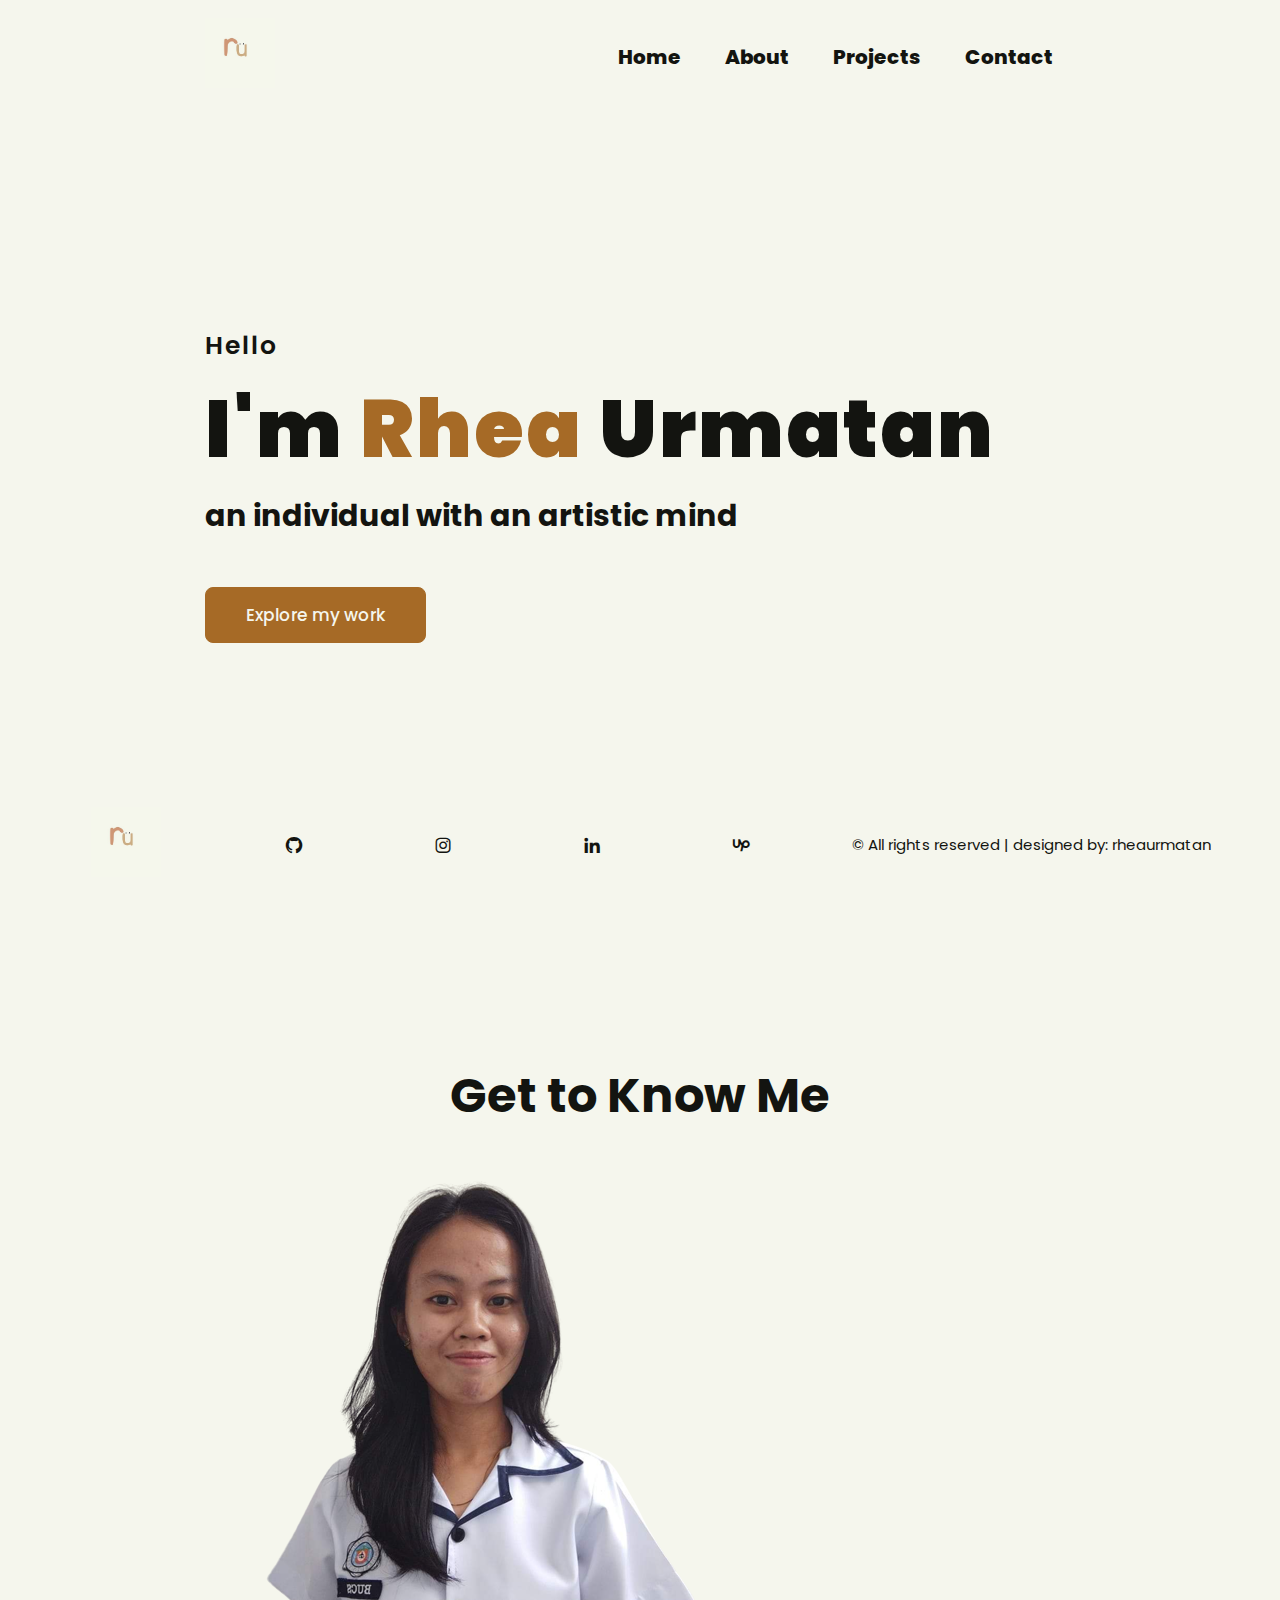
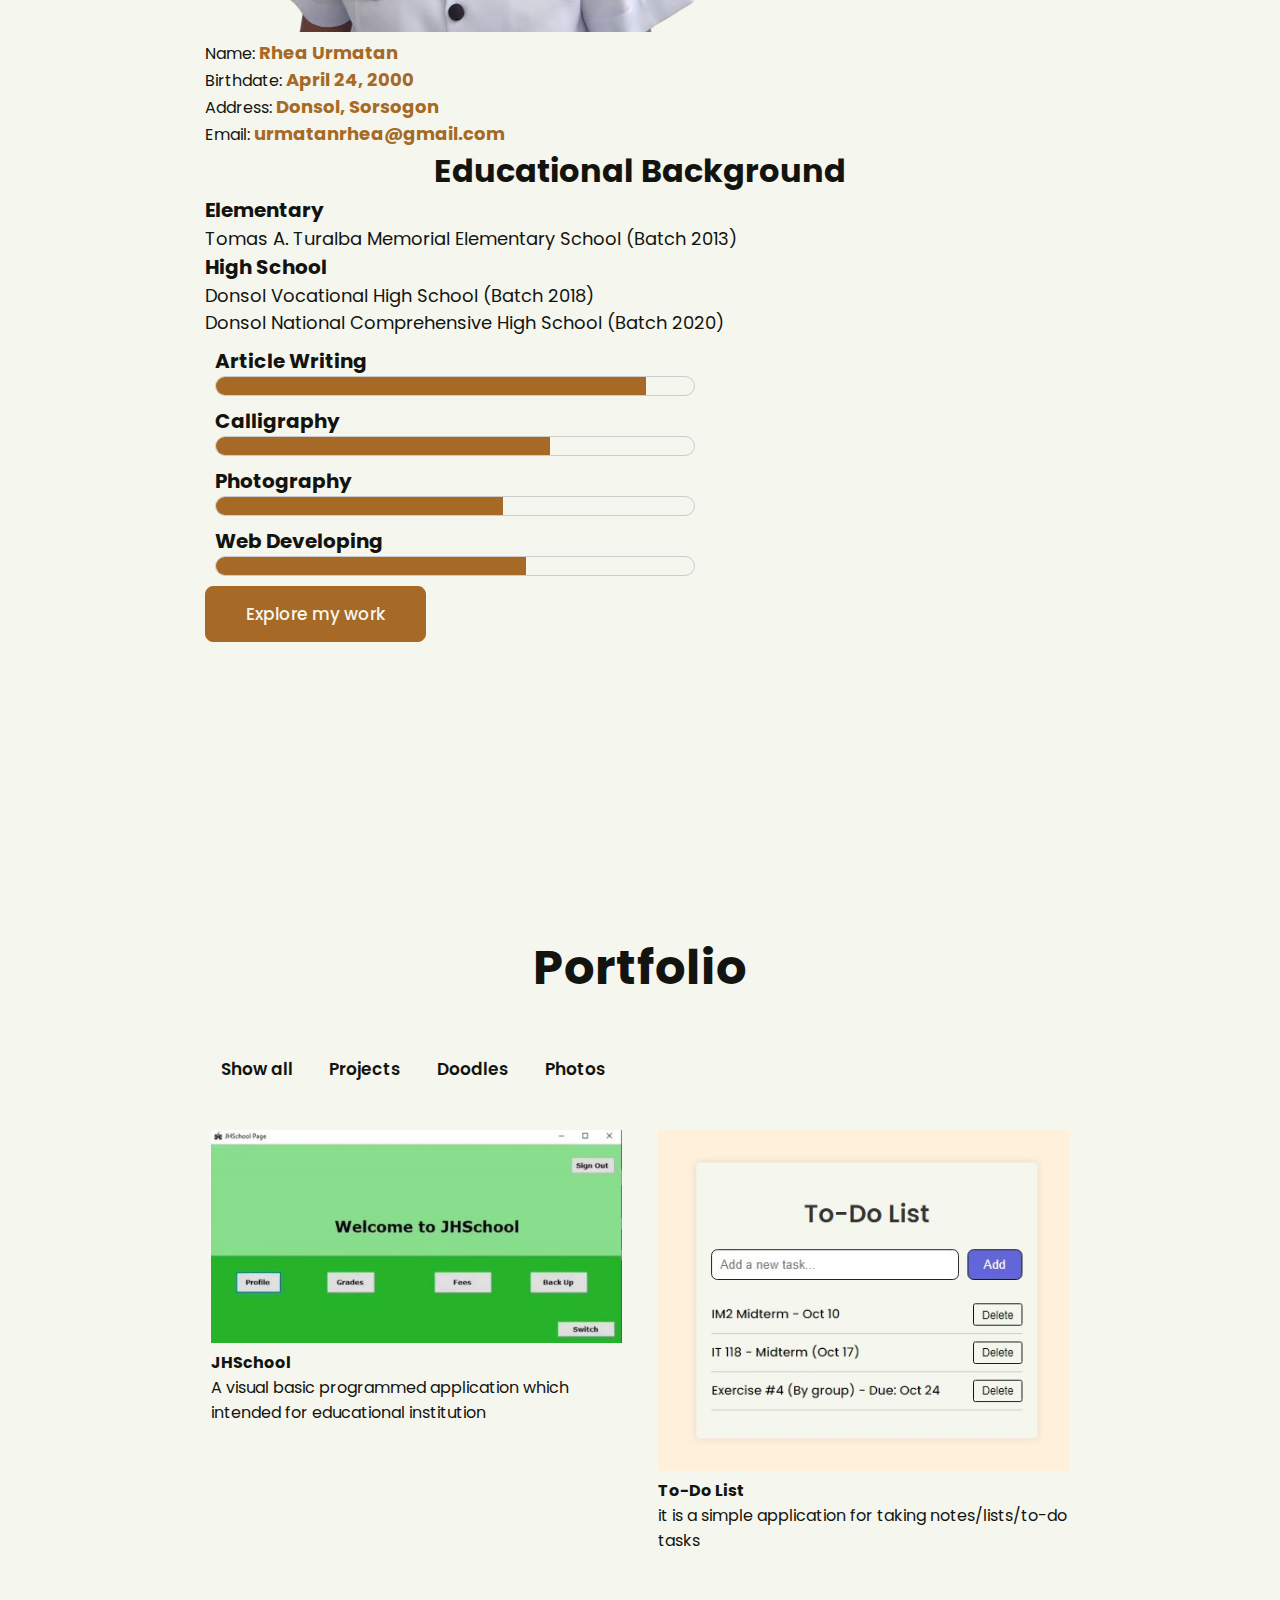
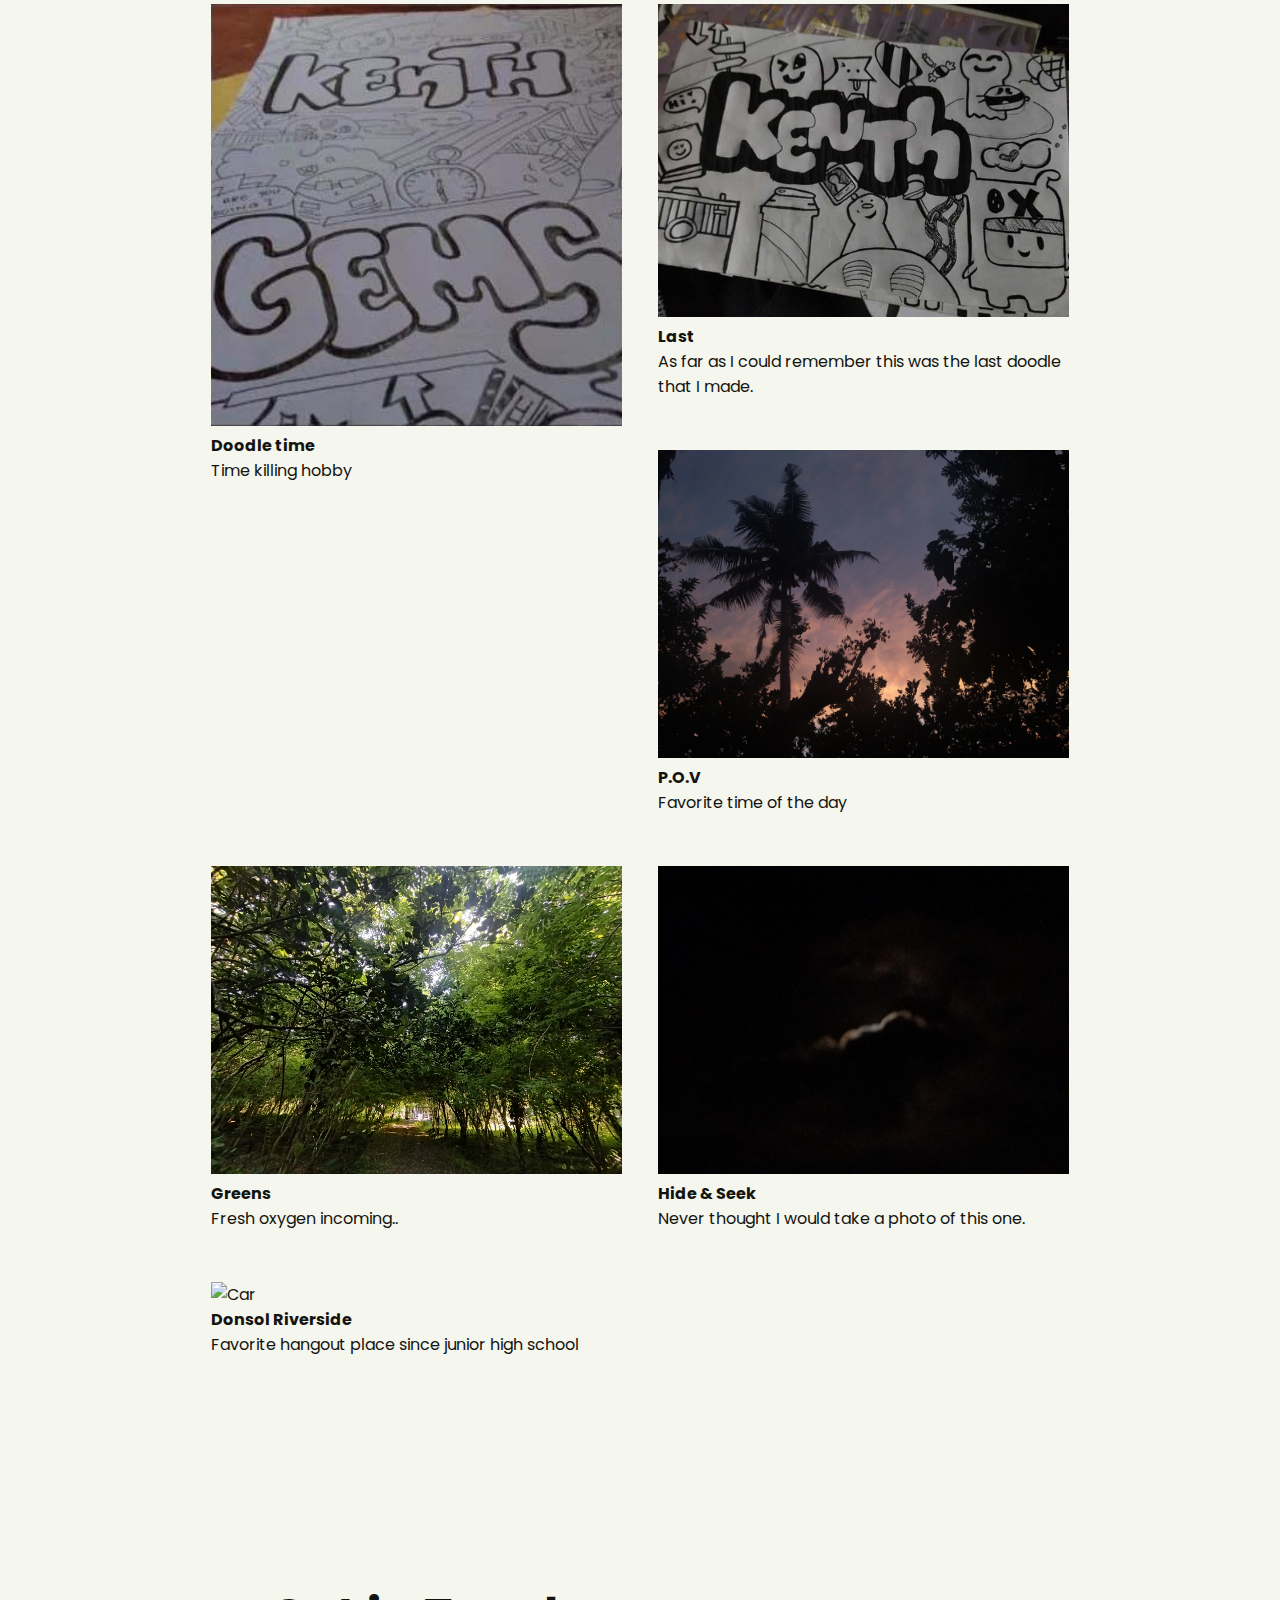
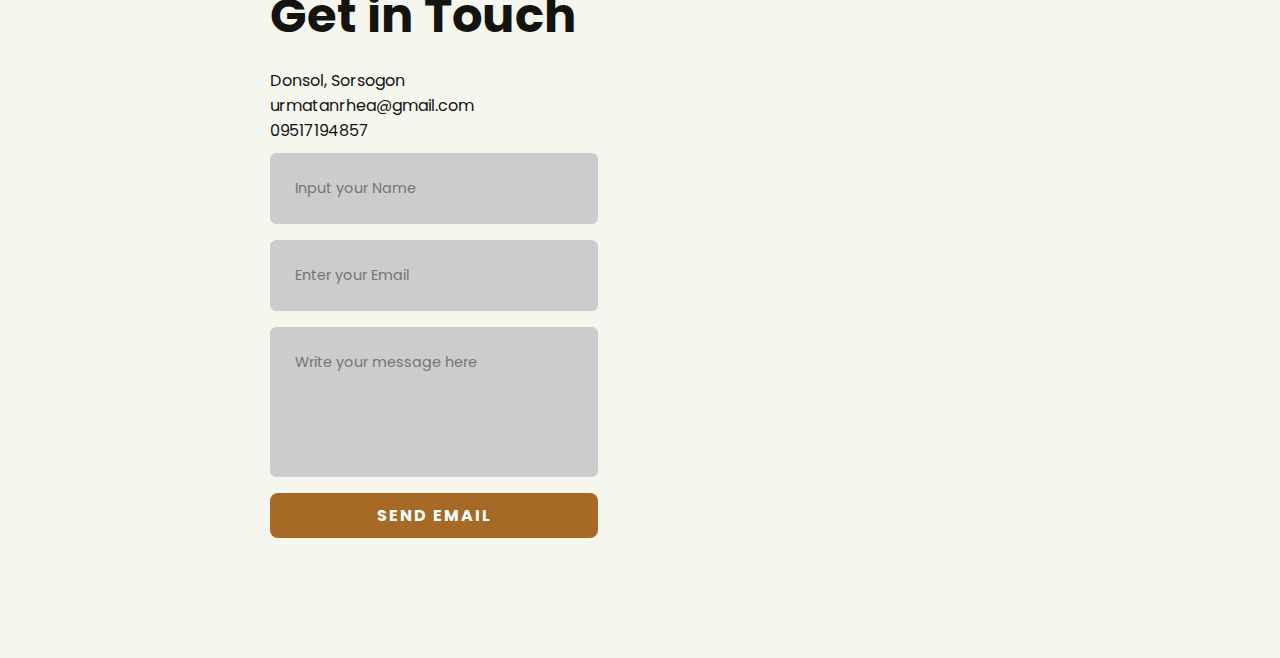
==== index.html @ 70c0e79a "Add files via upload" ====
<!DOCTYPE html>
<html>
    <head>
        <meta charset="UTF-8">
        <meta name="viewport" content="width=device-width, initial-scale=1, shrink-to-fit=no">
        <title>Rhea Urmatan</title>
        <link rel="icon" href="img/favicon-32x32.png">
        <link rel="stylesheet" href="https://unpkg.com/boxicons@2.1.4/css/boxicons.min.css">
        <link rel="stylesheet" type="text/css" href="./styles.css">
        <link type="text/javascript" src="./script.js">
    </head>

    <body>
        <!--H E A D E R-->
        <header>
            <a href="#home" class="logo"><img src="img/rh-u_logo.jpg"></a>
            <div></div>

            <ul class="nav-bar">
                <li><a href="#home">Home</a></li>
                <li><a href="#about">About</a></li>
                <li><a href="#portfolio">Projects</a></li>
                <li><a href="#contact">Contact</a></li>
            </ul>
        </header>

        <!--- H  O  M  E --->
        <section class="home" id="home">
            <div class="home-text">
                <h4>Hello</h4>
                <h1>I'm <span>Rhea</span> Urmatan</h1>
                <h3>an individual with an artistic mind</h3>
                <a href="#" class="btn">Explore my work</a>
            </div>
        </section>
        
        <!--- A  B  O  U  T --->
    <section class="about" id="about">
      <h2>Get to Know Me</h2>
            <div class="about-img">
                <img src="img/banner.png">
            </div>
            <div class="about-text">
                <div class="personal-info">
                    <div>Name:<span> Rhea Urmatan</span></div>
                    <div>Birthdate:<span> April 24, 2000</span></div>
                    <div>Address:<span> Donsol, Sorsogon</span></div>
                    <div>Email:<span> urmatanrhea@gmail.com</span></div>
                    <div class="background">
                    <h1>Educational Background</h1>
                    <ul>
                        <li>
                            <h3>Elementary</h3>
                            <p>Tomas A. Turalba Memorial Elementary School (Batch 2013)</p>
                        </li>
                        <li>
                            <h3>High School</h2>
                            <p>Donsol Vocational High School (Batch 2018)</p>
                            <p>Donsol National Comprehensive High School (Batch 2020)</p>
                        </li>
                    </ul>
                    <div class="skill">
                        <li><h3>Article Writing</h3>
                            <span class="bar"><span class="article"></span></span>
                        </li>
                        <li><h3>Calligraphy</h3>
                            <span class="bar"><span class="calligraphy"></span></span>
                        </li>
                        <li><h3>Photography</h3>
                            <span class="bar"><span class="photography"></span></span>
                        </li>
                        <li><h3>Web Developing</h3>
                            <span class="bar"><span class="webdev"></span></span>
                        </li>
                    </div>
                </div>
                <a href="#" class="btn">Explore my work</a>
            </div>
        </div>
    </section>

        
        <!--- P O R T F O L I O --->
        <section class="portfolio" id="portfolio">
           <h2>Portfolio</h2>
            <div class="portfolio-container">
                <div id="myBtnContainer">
                    <button class="btn active" onclick="filterSelection('all')"> Show all</button>
                    <button class="btn" onclick="filterSelection('projects')"> Projects</button>
                    <button class="btn" onclick="filterSelection('doodles')"> Doodles</button>
                    <button class="btn" onclick="filterSelection('photos')"> Photos</button>
                  </div>

        <div class="main">
            <div class="row">
                    <div class="column projects">
                      <div class="content">
                        <img src="img/project_1.jpg" alt="Mountains" style="width:100%">
                        <h4>JHSchool</h4>
                        <p>A visual basic programmed application which intended for educational institution</p>
                      </div>
                    </div>
                    <div class="column projects">
                      <div class="content">
                      <img src="img/project_2.jpg" alt="Lights" style="width:100%">
                        <h4>To-Do List</h4>
                        <p>it is a simple application for taking notes/lists/to-do tasks</p>
                      </div>
                    </div>
                    <div class="column doodles">
                      <div class="content">
                      <img src="img/doodle1.jpg" alt="Nature" style="width:100%">
                        <h4>Doodle time</h4>
                        <p>Time killing hobby</p>
                      </div>
                    </div>
                    
                    <div class="column doodles">
                      <div class="content">
                        <img src="img/doodle2.jpg" alt="Car" style="width:100%">
                        <h4>Last</h4>
                        <p>As far as I could remember this was the last doodle that I made.</p>
                      </div>
                    </div>
                    <div class="column photos">
                      <div class="content">
                      <img src="img/p1.jpg" alt="Car" style="width:100%">
                        <h4>P.O.V</h4>
                        <p>Favorite time of the day</p>
                      </div>
                    </div>
                    <div class="column photos">
                      <div class="content">
                      <img src="img/p4.jpg" alt="Car" style="width:100%">
                        <h4>Greens</h4>
                        <p>Fresh oxygen incoming..</p>
                      </div>
                    </div>
                    <div class="column photos">
                      <div class="content">
                      <img src="img/p7.jpg" alt="Car" style="width:100%">
                        <h4>Hide & Seek</h4>
                        <p>Never thought I would take a photo of this one.</p>
                      </div>
                    </div>
                    <div class="column photos">
                      <div class="content">
                      <img src="img/p8.jpg" alt="Car" style="width:100%">
                        <h4>Donsol Riverside</h4>
                        <p>Favorite hangout place since junior high school</p>
                      </div>
                    </div>
        </section>

        <section class="contact" id="contact">
          <div class="contact-container">       
            <div class="form-container">
                <h3>Get in Touch</h3>
                <div class="contact-list">
                    <li><a href="#">Donsol, Sorsogon</a></li>
                    <li><a href="#">urmatanrhea@gmail.com</a></li>
                    <li><a href="#">09517194857</a></li>
                </div>
       
                <form action="" class="contact-form" method="POST">
                    <input type="text" placeholder="Input your Name" required>
                    <input type="email" placeholder="Enter your Email" required>
                    <textarea name="message" id="" cols="20" rows="10" placeholder="Write your message here" required></textarea>
                    <a href = "mailto: urmatanrhea@gmail.com">Send Email</a>
            </div>
            
                <div class="map">
                    <iframe src="https://www.google.com/maps/embed?pb=!1m18!1m12!1m3!1d62219.84701466865!2d123.51560455658422!3d12.924397046962676!2m3!1f0!2f0!3f0!3m2!1i1024!2i768!4f13.1!3m3!1m2!1s0x33a13d63fd1e0caf%3A0x21f1dcec8eeb9a6!2sDancalan%2C%20Donsol%2C%20Sorsogon!5e0!3m2!1sen!2sph!4v1695713920689!5m2!1sen!2sph" style="border:0;" allowfullscreen="" loading="lazy" referrerpolicy="no-referrer-when-downgrade"></iframe>
                </div>
            </div>
        </section>

    <footer class="sticky-footer">
     
        <div class="footer-content">
          <a href="#home" class="logo"><img src="img/rh-u_logo.jpg"></a>
                <a href="https://github.com/rheaurmatan"><i class='bx bxl-github'></i></a>
                <a href="https://www.instagram.com/rhyhdsns/"><i class='bx bxl-instagram'></i></a>
                <a href="https://www.linkedin.com/in/rhea-urmatan-362926296/"><i class='bx bxl-linkedin'></i></a>
                <a href="https://www.upwork.com/freelancers/~015783e63a5f5c10ff"><i class='bx bxl-upwork'></i></a>
            <p>&copy; All rights reserved | designed by: rheaurmatan</p>
        </div>
    </footer>
    <script>
      filterSelection("all")
      function filterSelection(c) {
        var x, i;
        x = document.getElementsByClassName("column");
        if (c == "all") c = "";
        for (i = 0; i < x.length; i++) {
          w3RemoveClass(x[i], "show");
          if (x[i].className.indexOf(c) > -1) w3AddClass(x[i], "show");
        }
      }
      
      function w3AddClass(element, name) {
        var i, arr1, arr2;
        arr1 = element.className.split(" ");
        arr2 = name.split(" ");
        for (i = 0; i < arr2.length; i++) {
          if (arr1.indexOf(arr2[i]) == -1) {element.className += " " + arr2[i];}
        }
      }
      
      function w3RemoveClass(element, name) {
        var i, arr1, arr2;
        arr1 = element.className.split(" ");
        arr2 = name.split(" ");
        for (i = 0; i < arr2.length; i++) {
          while (arr1.indexOf(arr2[i]) > -1) {
            arr1.splice(arr1.indexOf(arr2[i]), 1);     
          }
        }
        element.className = arr1.join(" ");
      }
      
      
      // Add active class to the current button (highlight it)
      var btnContainer = document.getElementById("myBtnContainer");
      var btns = btnContainer.getElementsByClassName("btn");
      for (var i = 0; i < btns.length; i++) {
        btns[i].addEventListener("click", function(){
          var current = document.getElementsByClassName("active");
          current[0].className = current[0].className.replace(" active", "");
          this.className += " active";
        });
      }
      </script>
    
        
    </body>
</html>
---- styles.css ----
@import url('https://fonts.googleapis.com/css2?family=Poppins:wght@300;500;600&display=swap');

*{
    padding: 0;
    margin: 0;
    box-sizing: border-box;
    font-family: 'Poppins', sans-serif;
    list-style: none;
    text-decoration: none;
    scroll-behavior: smooth;
}

body{
    background: #F5F6ED;
    color: #131410;
    text-decoration: none;
}

header{
    position: fixed;
    right: 0;
    top: 0;
    width: 100%;
    z-index: 1000;
    display: flex;
    align-items: center;
    background: #F5F6ED;
    justify-content: space-between;
    padding: 18px 16%;
    border-bottom: 1px solid transparent;
    transition: all .40 ease;
}

.logo img{
    width: 100px;
    height: auto;
}

.nav-bar{
    display: flex;
}

.nav-bar a{
    color: #131410;
    font-size: 20px;
    font-weight: 800;
    padding: 10px 20px;
    margin: 0 2px;
    border-radius: 0.5rem;
    transition: all .40s ease;
}

.nav-bar a:hover{
    background: transparent;
    color: #a66a26;
}

section{
    padding: 160px 16% 90px;
}

.home{
    height: 100vh;
    width: 100%;
    position: relative;
    background-color: #F5F6ED;
    display: flex;
    align-items: center;
    justify-content: flex-start;
}

.home-text h1{
    margin: 20px 0;
    font-size: 5rem;
    font-weight: 900;
    line-height: 1.1;
    letter-spacing: 2px;
}

span{
    color: #a66a26;
}

.home-text h4{
    font-size: 25px;
    letter-spacing: 2px;
    font-weight: 600;
}

.home-text h3{
    font-size: 30px;
    font-weight: 700;
    margin-bottom: 3rem;
}

.btn{
    display: inline-block;
    padding: 14px 40px;
    padding: 14px 40px;
    border-radius: 0.5rem;
    font-size: 17px;
    font-weight: 500;
    background: #a66a26;
    color: #F5F6ED;
    border: 1px solid #a66a26;
    transition: all .40s ease;
}

.btn:hover{
    transform:scale(1.01) translateY(-5px);
    background: transparent;
    border: 3px solid #a66a26;
    color: #131410;
}

header.sticky{
    padding: 10px;
    background-color: transparent;
    transition: .3s;
}

/**** A B O U T ****/
.about h2{
    font-size: 3rem;
    text-align: center;
    align-items: center;
}

.personal-info span{
    font-weight: bold;
    font-size: 18px;
}
.background h1{
    text-align: center;
}

.background h3{
    font-weight: 700;
    font-size: 20px;
}

.background p{
    font-size: 18px;
}

.skill{
    width: 500px;
    color: #131410;
    padding: 5px;
}
.skill li{
    padding: 5px;
}

.bar{
    background: transparent;
    display: block;
    height: 20px;
    border:1px solid #ccc;
    border-radius: 10px;
    overflow: hidden;
    transition: all 0.3s cubic-bezier(.25,.8,.25,1);
}

.bar:hover{
    box-shadow: 0 14px 28px rgba(0, 0, 0, 0.25), 0 10px 10px rgba(0, 0, 0, 0.22);
}

.bar span{
    height: 20px;
    float: left;
    background: #a66a26;
}

.article{
    width: 90%;
    animation: article 3s;
}

.calligraphy{
    width: 70%;
    animation: calligraphy 3s;
}
.photography{
    width: 60%;
    animation: photography 3s;
}

.webdev{
    width: 65%;
    animation: webdev 3s;
}


/*** PORTFOLIO ****/
#myBtnContainer .btn {
    text-align: center;
    border: none;
    outline: none;
    padding: 12px 16px;
    cursor: pointer;
    background: none;
    color: #131410;
    font-weight: 600;
  }
  
  #myBtnContainer .btn:hover {
    color: #a66a26;
  }
  
  .btn.active {
    color: #a66a26;
  }
  .portfolio h2 {
    align-items: center;
      text-align: center;
      font-size: 3rem;
      letter-spacing: 1px;
      padding: 40px;
      color: #131410;
  }
  .main {
    max-width: 1000px;
    margin: auto;
  }
  .row {
    margin: 10px -20px;
  }

  .row,
.row > .column {
  padding: 8px;
}

/* Create three equal columns that floats next to each other */
.column {
  float: left;
  width: 50%;
}

  .content {
    background-color: transparent;
    margin-bottom: 15px;
    padding: 10px;
  }



/**** C O N T A C T ****/
.contact{
    width: 100%;
    display: flex;
    flex-direction: column;
    color: #131410;
}
.contact-container{
   min-width: fit-content;
   margin:auto;
   width: 100%;
}

.con-header{
    display: flex;
    justify-content: center;
    align-items: center;
    font-size: 2em;

}

.con-header h1 span{
    color: #131410;
    font-weight: 600;
}

.contact-container{
    max-width: 800px;
    margin: auto;
    width: 100%;
    display: grid;
    grid-template-columns: repeat(2, 1fr);
    gap: 1.5rem;
    background: #F5F6ED;
    box-shadow: 0 0 1rem, hsla(0 0 0 / 16%);
    border-radius: 0.5rem;
    overflow: hidden;
}

.contact-list{
    margin-bottom: 10px;
}
.contact-list li a{
    color: #131410;
}


.form-container{
padding: 30px;

}

.form-container h3{
    font-size: 3rem;
    font-weight: 700;
    margin-bottom: 1rem;
}

.contact-form{
    display: grid;
    row-gap: 1rem;
}

.contact-form input, .contact-form textarea
{
    width: 100%;
    border: none;
    outline: none;
    background: #ccc;
    padding: 25px;
    font-size: 0.9rem;
    color: #131410;
    border-radius: 0.4rem;
}

.contact-form textarea{
    resize: none;
    height: 150px;
}

.contact-form a{
    border-radius: 8px;
    padding: 10px;
    text-align: center;
    text-decoration: none;
    background-color: #a66a26;
    font-size: 1rem;
    font-weight: 700;
    text-transform: uppercase;
    cursor: pointer;
    color: #ffffff;
    letter-spacing: 2px;
}

.contact-form a:hover, a:active{
    background: transparent;
    border: 3px #a66a26 solid;
    color: #131410;
    transition: 0.3s all linear;
}

.map iframe{
    width: 100%;
    height: 100%;
}


@media(max-width: 951px){

.contact-container{
    margin: 0 auto;
    width: 90px;
    }
}

/***** FOOTER ****/
.sticky-footer{

background-color: #F5F6ED;
opacity: 10px;
color: #131410;
text-align: center;
padding: 5px;
position: fixed;
left: 0;
bottom: 0;
width: 100%;
font-size: 15px;
}

.footer-content a {
    padding: 10px 20px;
    margin: 0 2px;
    font-size: 15px;
    font-weight: 700;
    color: #131410;
}

.footer-content {
    height: 100px;
    width: 100%;
    z-index: 1000;
    display: flex;
    align-items: center;
    justify-content: space-between;
    padding: 5px 5%;
    border-bottom: 1px solid transparent;
    transition: all .40 ease;
}
.logo img{
    width: 70px;
    height: auto;
}

i{
   justify-items: center;
    justify-content: space-between;
    padding: 5px;
    font-size: 20px;
    color: #131410;
    font-weight: bold;
}

i:hover{
    color: #a66a26
}
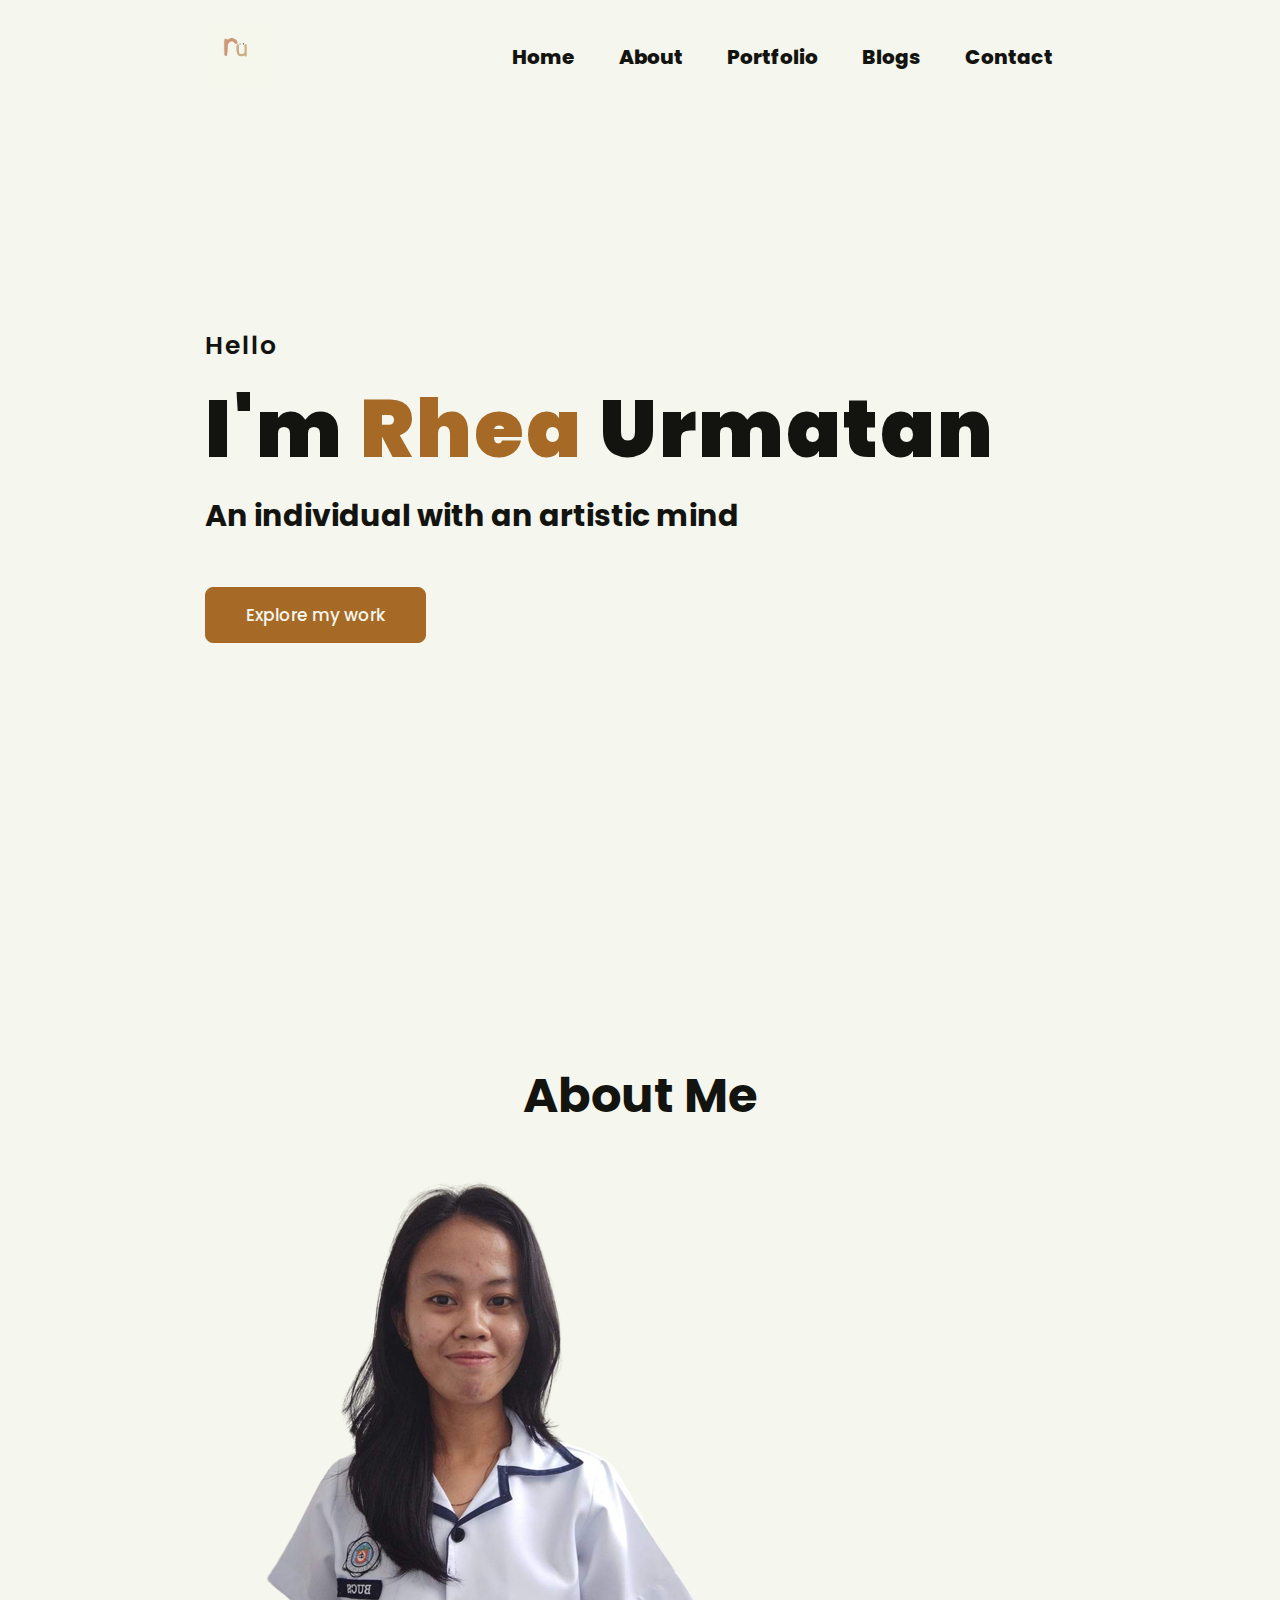
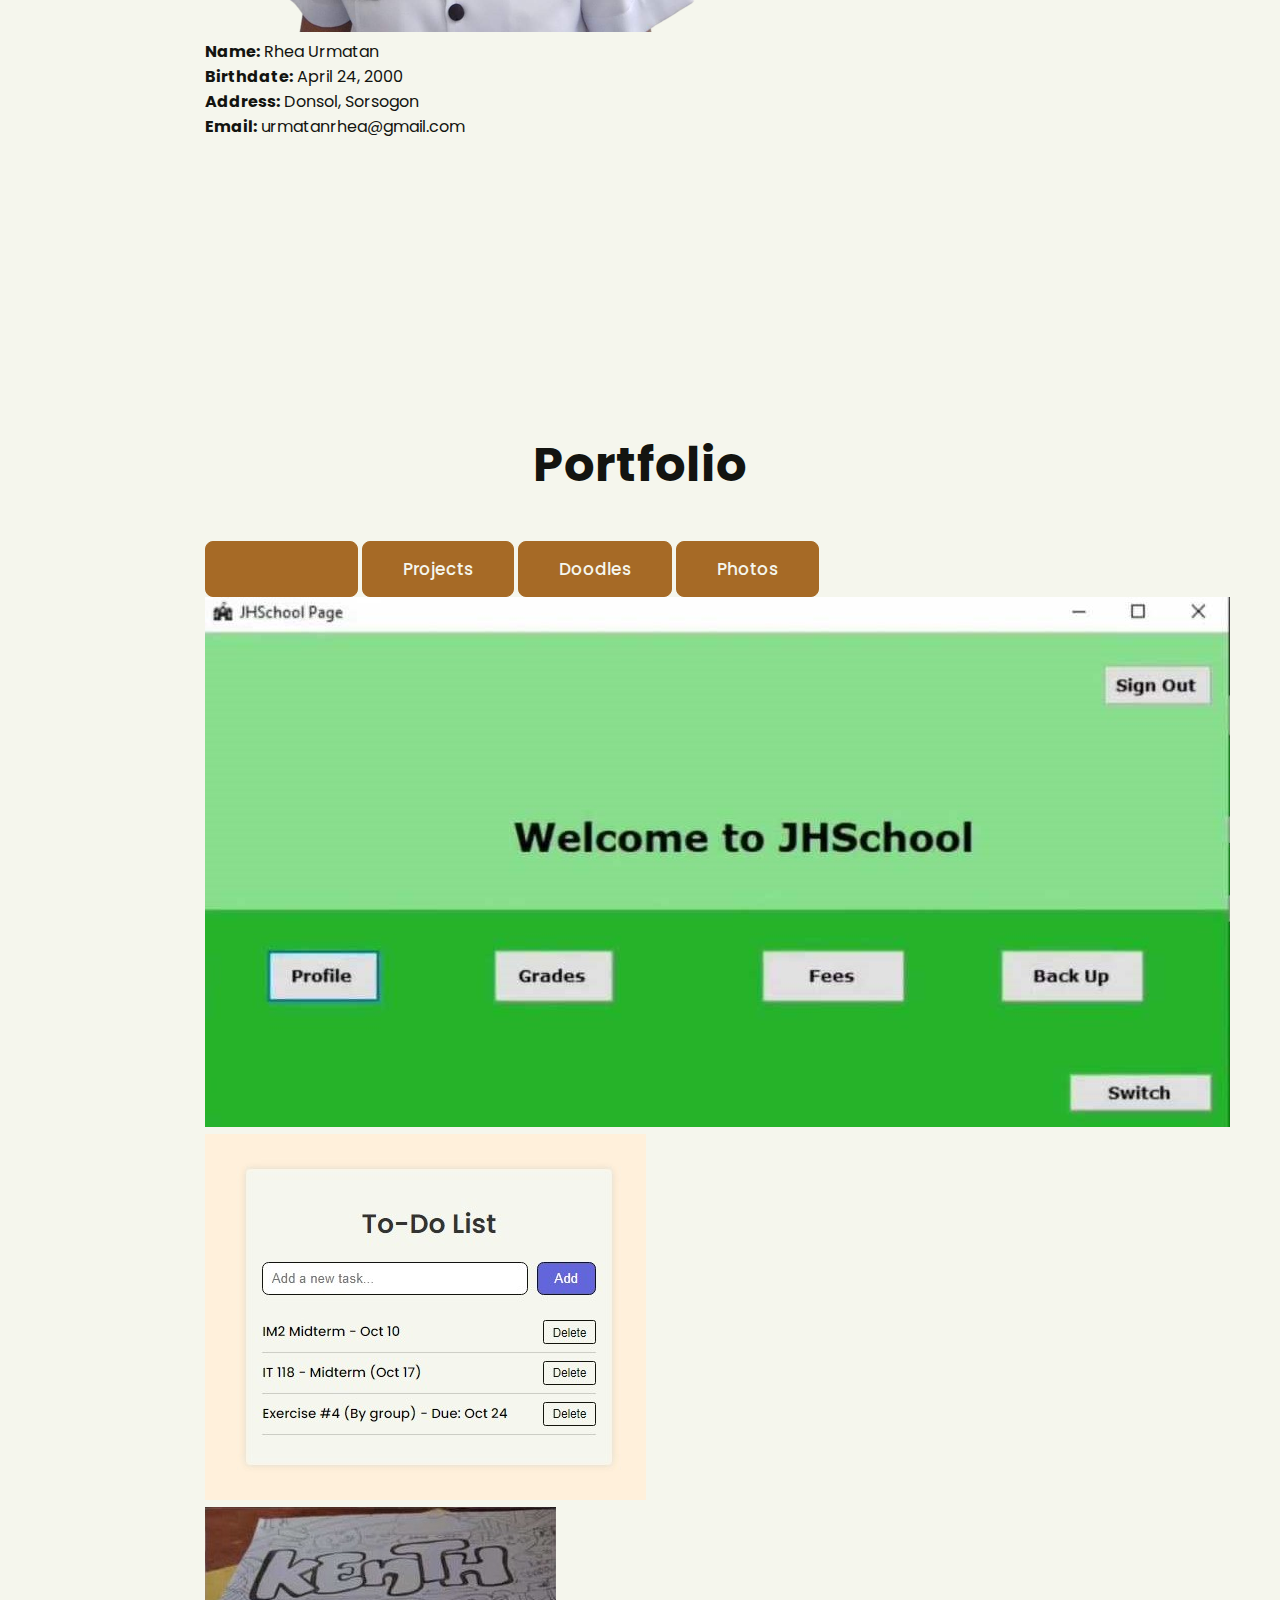
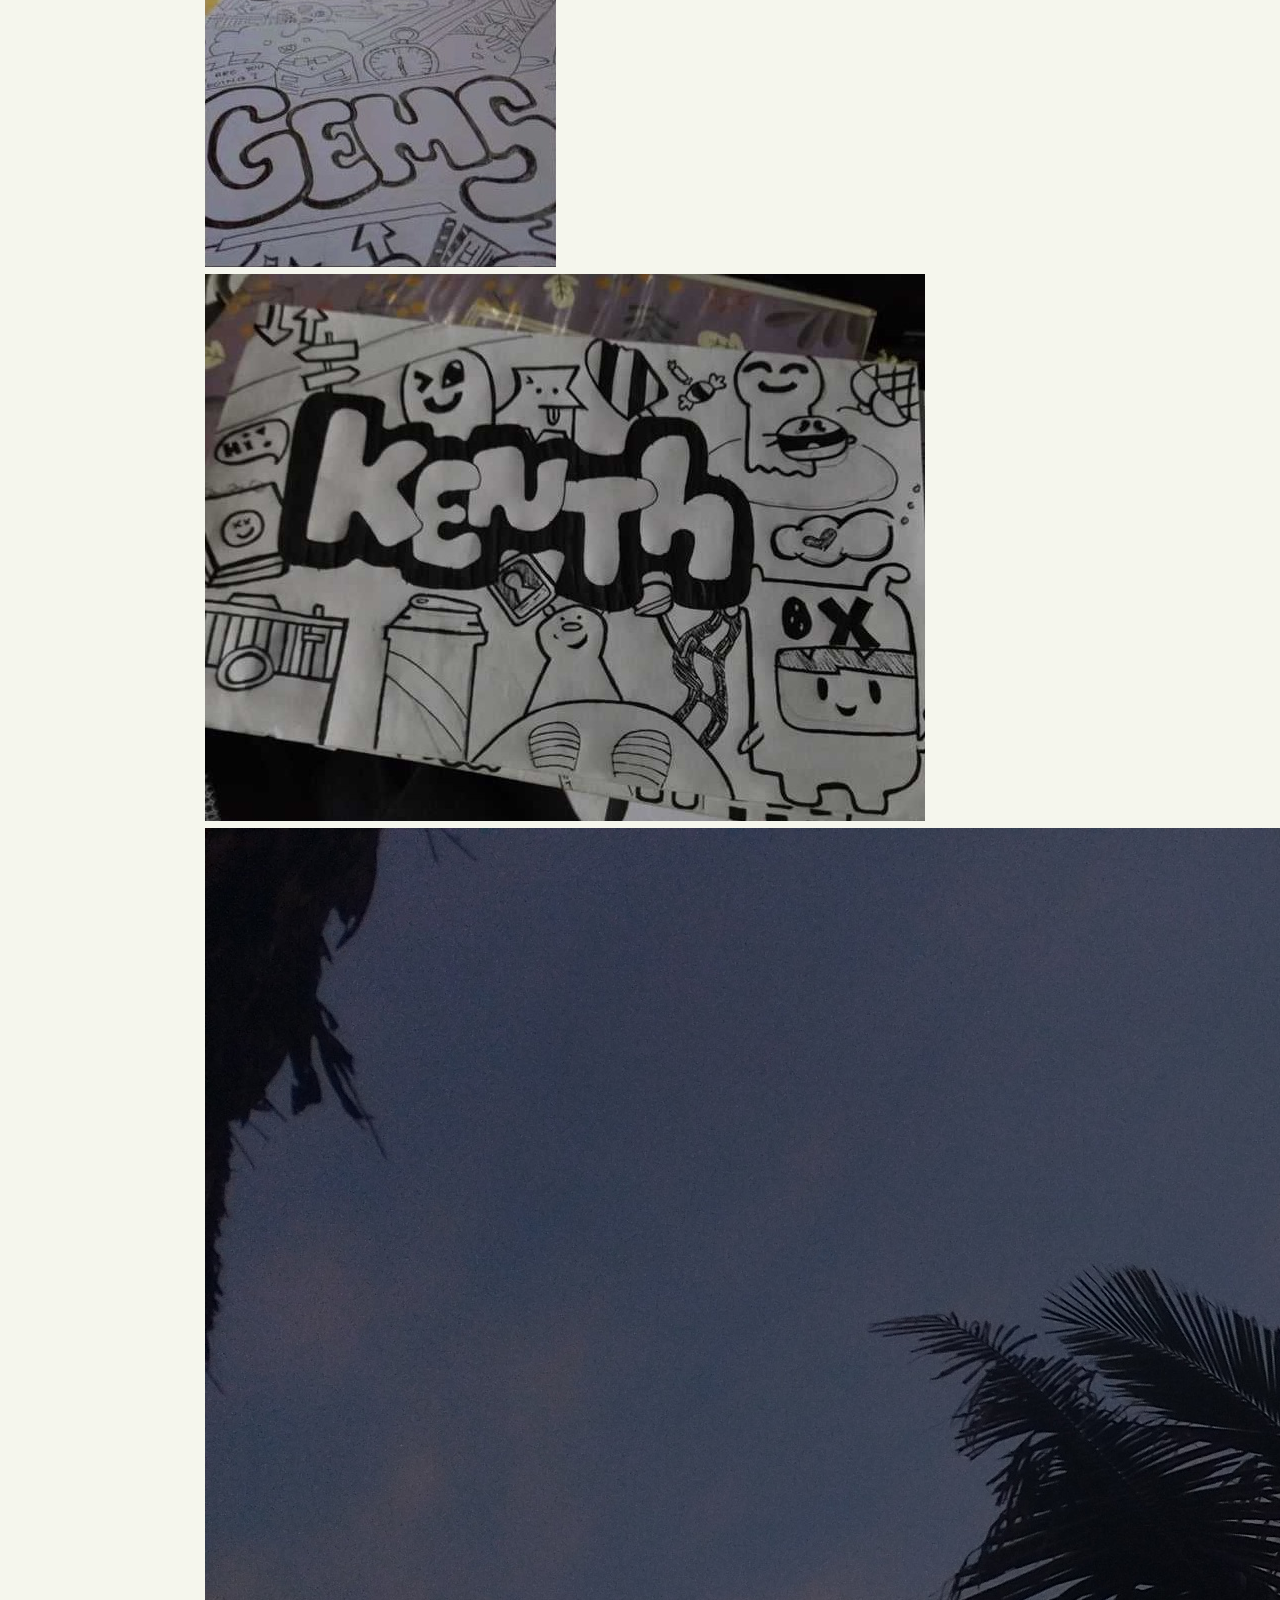
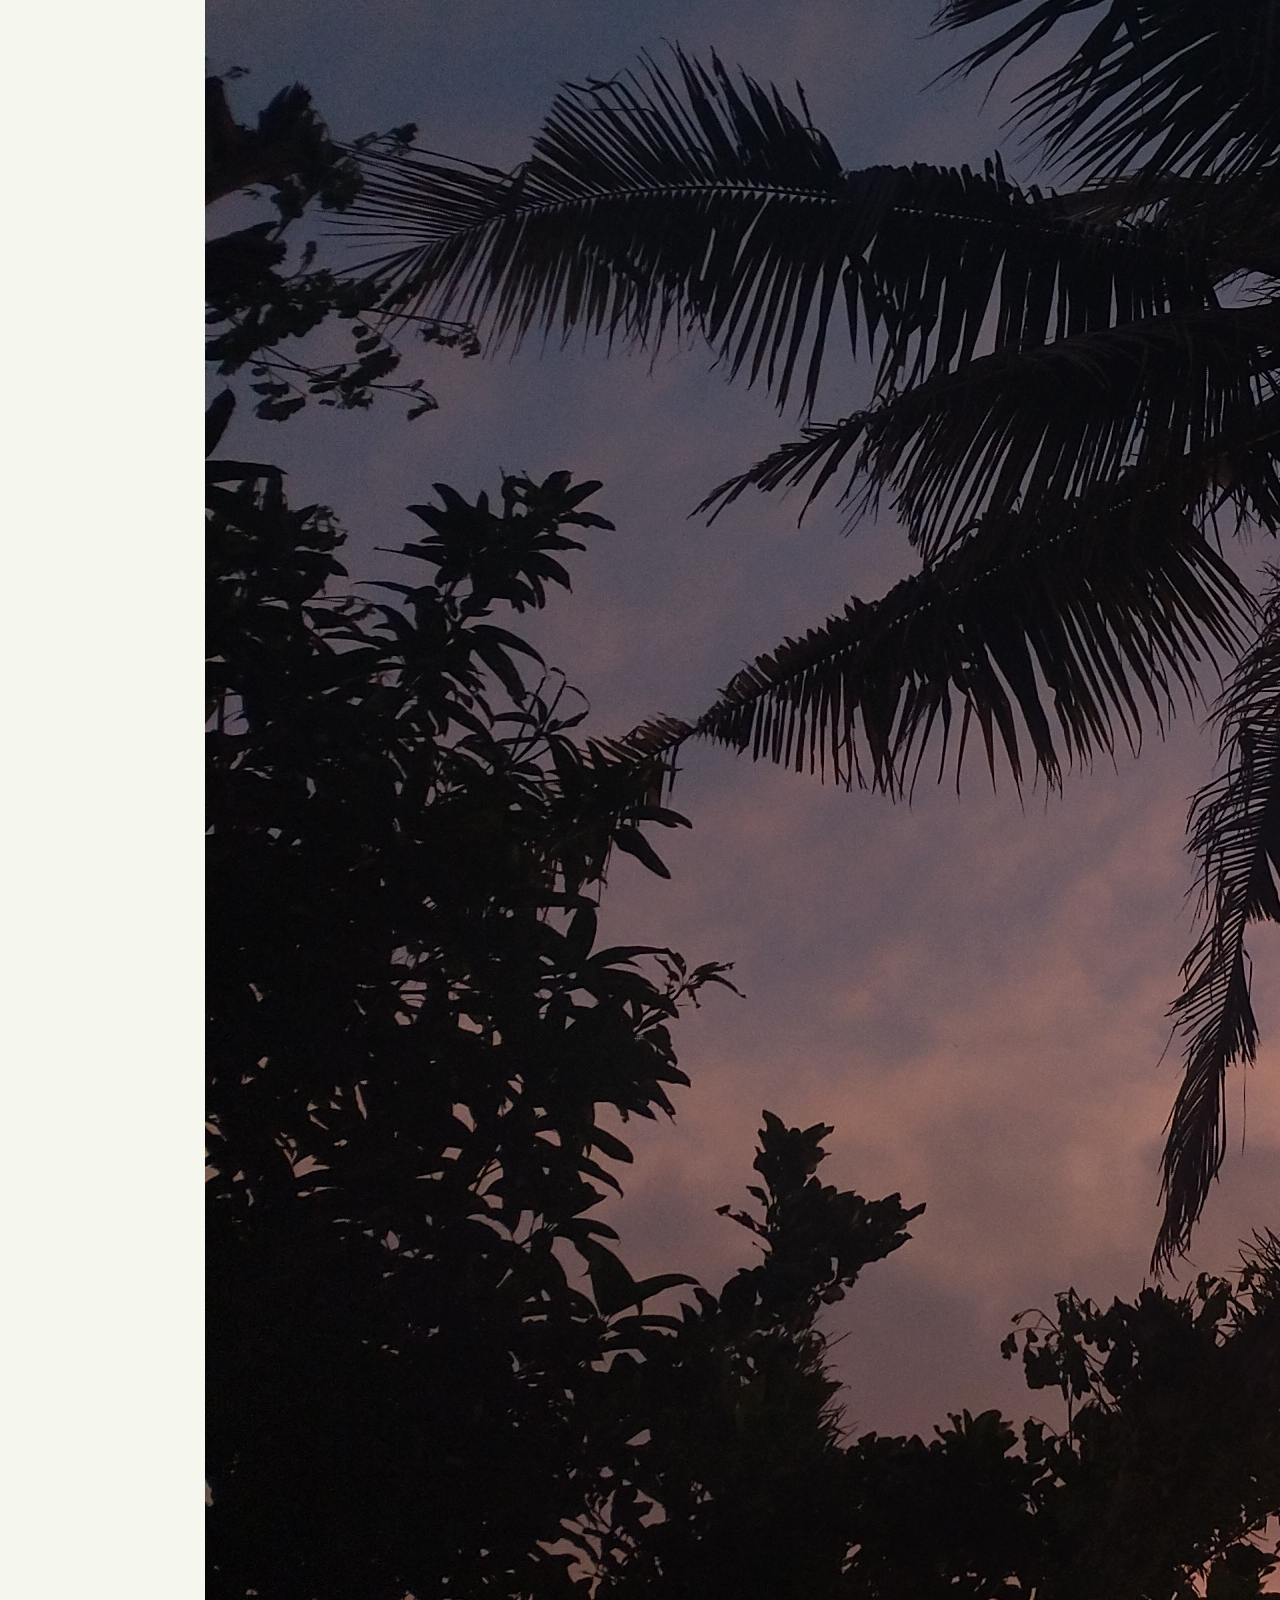
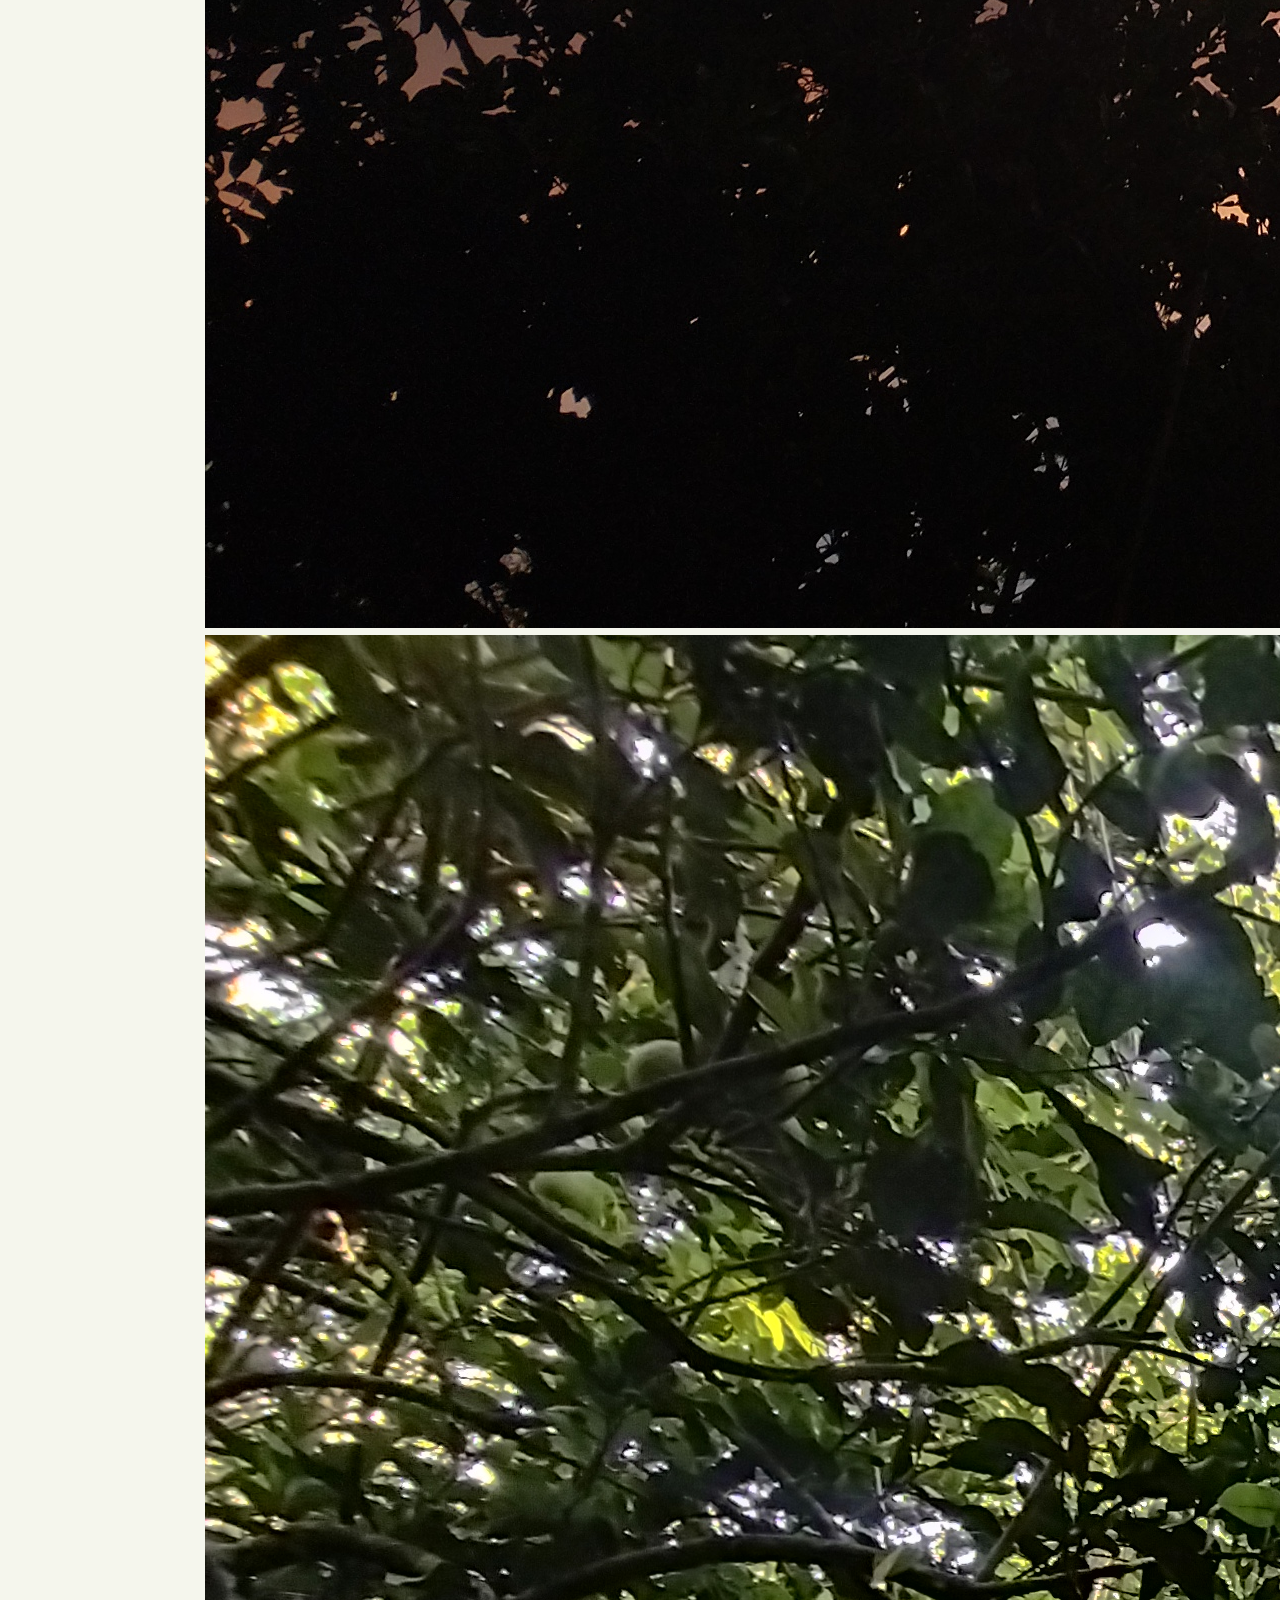
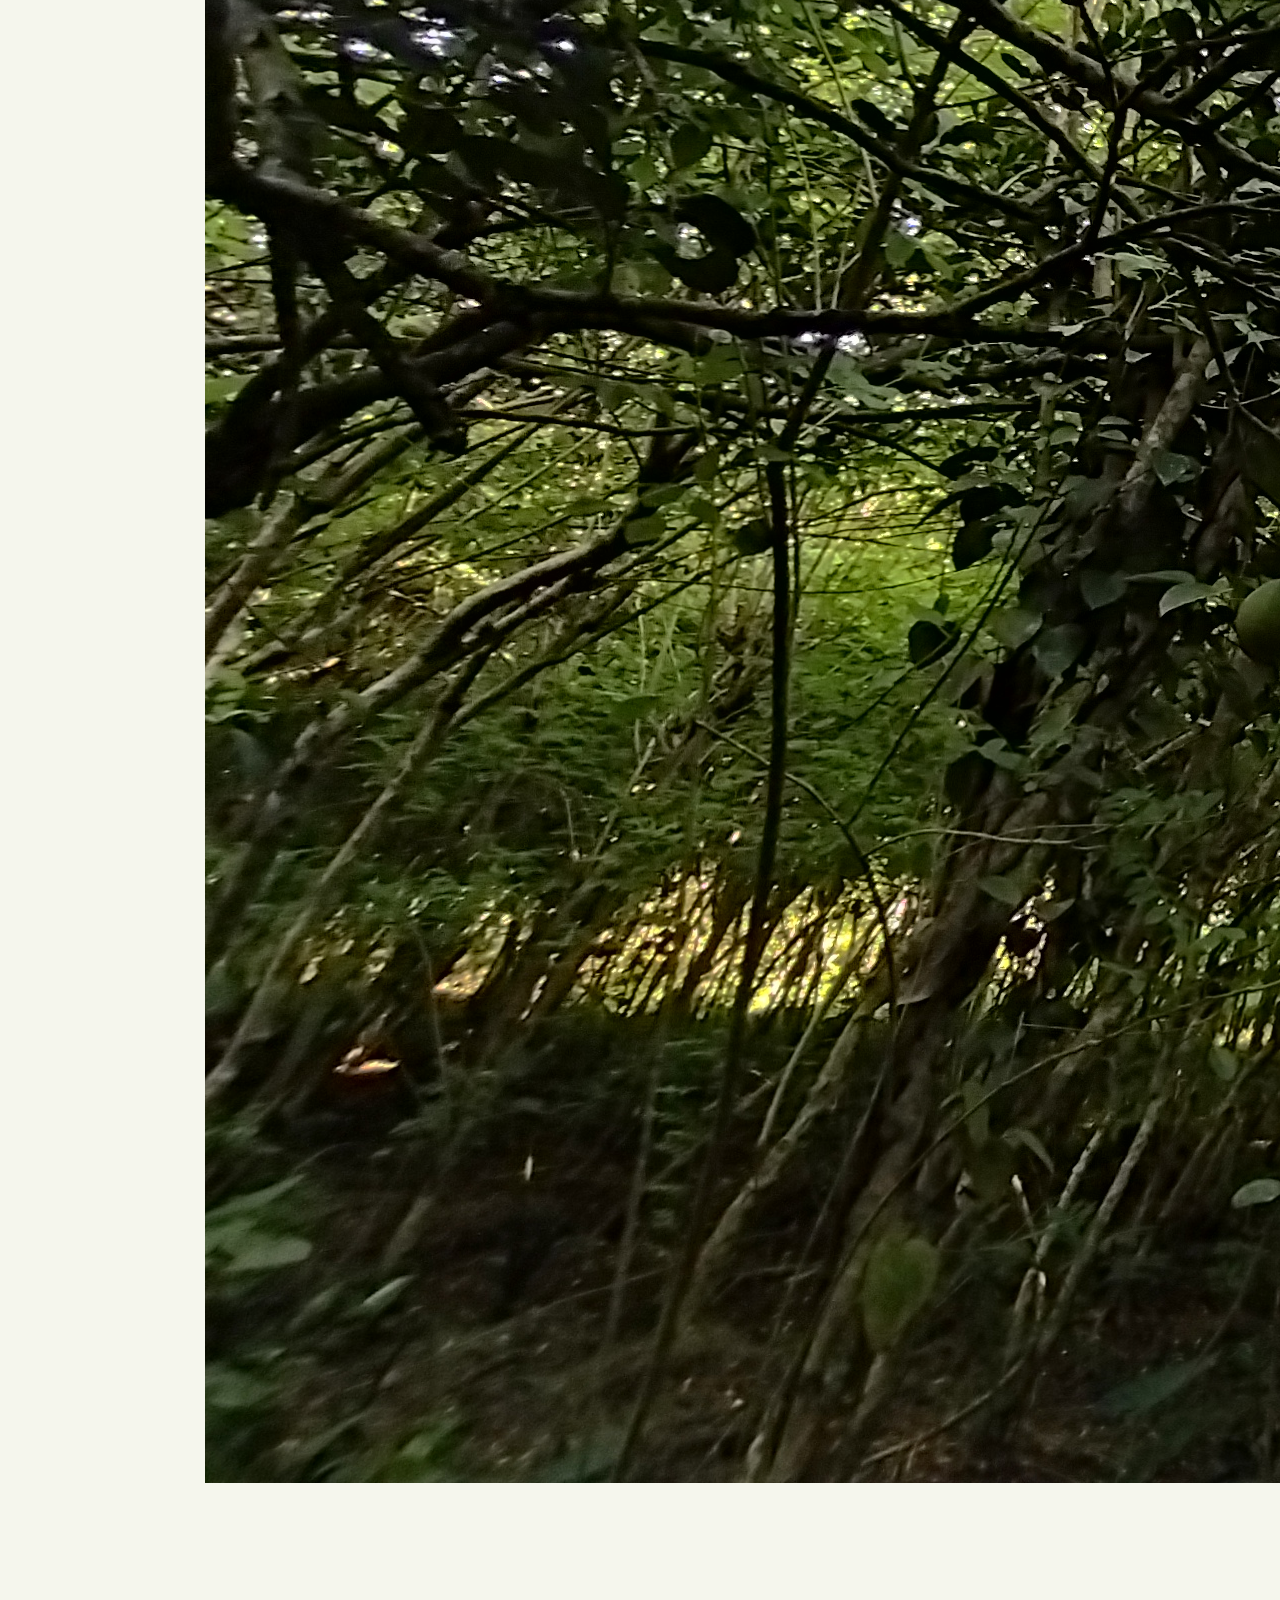
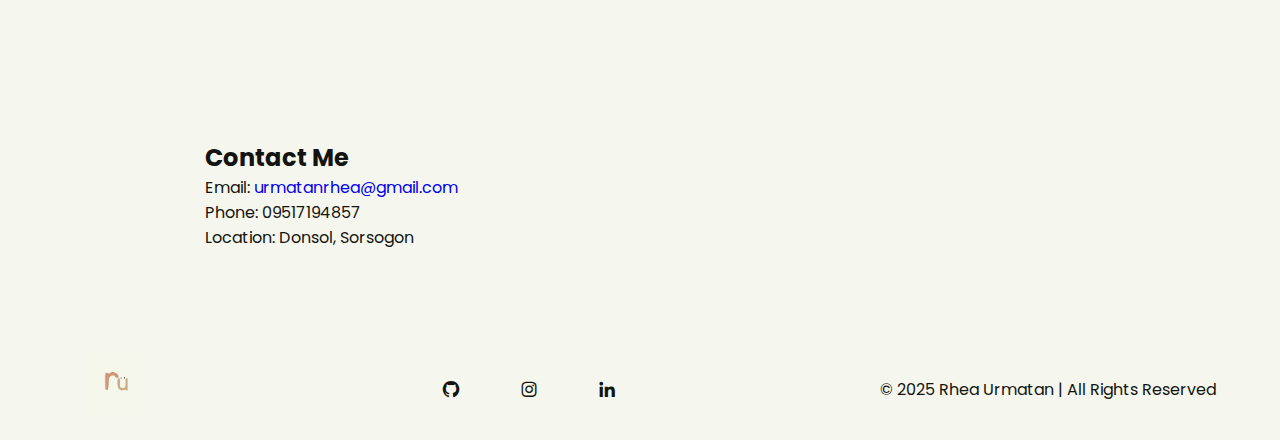
==== commit 3de0ee09: "updated" ====
--- a/index.html
+++ b/index.html
@@ -1,237 +1,107 @@
 <!DOCTYPE html>
-<html>
-    <head>
-        <meta charset="UTF-8">
-        <meta name="viewport" content="width=device-width, initial-scale=1, shrink-to-fit=no">
-        <title>Rhea Urmatan</title>
-        <link rel="icon" href="img/favicon-32x32.png">
-        <link rel="stylesheet" href="https://unpkg.com/boxicons@2.1.4/css/boxicons.min.css">
-        <link rel="stylesheet" type="text/css" href="./styles.css">
-        <link type="text/javascript" src="./script.js">
-    </head>
-
-    <body>
-        <!--H E A D E R-->
-        <header>
-            <a href="#home" class="logo"><img src="img/rh-u_logo.jpg"></a>
-            <div></div>
-
+<html lang="en">
+<head>
+    <meta charset="UTF-8">
+    <meta name="viewport" content="width=device-width, initial-scale=1.0">
+    <title>Rhea Urmatan | Portfolio</title>
+    <link rel="icon" href="img/favicon-32x32.png">
+    <link rel="stylesheet" href="https://unpkg.com/boxicons@2.1.4/css/boxicons.min.css">
+    <link rel="stylesheet" href="styles.css">
+    <script defer src="script.js"></script>
+    <script>
+        function filterSelection(category) {
+            let items = document.querySelectorAll('.portfolio-item');
+            if (category === 'all') {
+                items.forEach(item => item.style.display = 'block');
+            } else {
+                items.forEach(item => {
+                    if (item.classList.contains(category)) {
+                        item.style.display = 'block';
+                    } else {
+                        item.style.display = 'none';
+                    }
+                });
+            }
+        }
+    </script>
+</head>
+<body>
+    <!-- Header Section -->
+    <header>
+        <a href="#home" class="logo"><img src="img/rh-u_logo.jpg" alt="Logo"></a>
+        <nav>
             <ul class="nav-bar">
                 <li><a href="#home">Home</a></li>
                 <li><a href="#about">About</a></li>
-                <li><a href="#portfolio">Projects</a></li>
+                <li><a href="#portfolio">Portfolio</a></li>
+                <li><a href="blogs.html">Blogs</a></li>
                 <li><a href="#contact">Contact</a></li>
             </ul>
-        </header>
+        </nav>
+    </header>
 
-        <!--- H  O  M  E --->
-        <section class="home" id="home">
-            <div class="home-text">
-                <h4>Hello</h4>
-                <h1>I'm <span>Rhea</span> Urmatan</h1>
-                <h3>an individual with an artistic mind</h3>
-                <a href="#" class="btn">Explore my work</a>
-            </div>
-        </section>
-        
-        <!--- A  B  O  U  T --->
-    <section class="about" id="about">
-      <h2>Get to Know Me</h2>
-            <div class="about-img">
-                <img src="img/banner.png">
-            </div>
-            <div class="about-text">
-                <div class="personal-info">
-                    <div>Name:<span> Rhea Urmatan</span></div>
-                    <div>Birthdate:<span> April 24, 2000</span></div>
-                    <div>Address:<span> Donsol, Sorsogon</span></div>
-                    <div>Email:<span> urmatanrhea@gmail.com</span></div>
-                    <div class="background">
-                    <h1>Educational Background</h1>
-                    <ul>
-                        <li>
-                            <h3>Elementary</h3>
-                            <p>Tomas A. Turalba Memorial Elementary School (Batch 2013)</p>
-                        </li>
-                        <li>
-                            <h3>High School</h2>
-                            <p>Donsol Vocational High School (Batch 2018)</p>
-                            <p>Donsol National Comprehensive High School (Batch 2020)</p>
-                        </li>
-                    </ul>
-                    <div class="skill">
-                        <li><h3>Article Writing</h3>
-                            <span class="bar"><span class="article"></span></span>
-                        </li>
-                        <li><h3>Calligraphy</h3>
-                            <span class="bar"><span class="calligraphy"></span></span>
-                        </li>
-                        <li><h3>Photography</h3>
-                            <span class="bar"><span class="photography"></span></span>
-                        </li>
-                        <li><h3>Web Developing</h3>
-                            <span class="bar"><span class="webdev"></span></span>
-                        </li>
-                    </div>
-                </div>
-                <a href="#" class="btn">Explore my work</a>
+    <!-- Home Section -->
+    <section id="home" class="home">
+        <div class="home-text">
+            <h4>Hello</h4>
+            <h1>I'm <span>Rhea</span> Urmatan</h1>
+            <h3>An individual with an artistic mind</h3>
+            <a href="#portfolio" class="btn">Explore my work</a>
+        </div>
+    </section>
+
+    <!-- About Section -->
+    <section id="about" class="about">
+        <h2>About Me</h2>
+        <div class="about-container">
+            <img src="img/banner.png" alt="About Image">
+            <div class="about-details">
+                <p><strong>Name:</strong> Rhea Urmatan</p>
+                <p><strong>Birthdate:</strong> April 24, 2000</p>
+                <p><strong>Address:</strong> Donsol, Sorsogon</p>
+                <p><strong>Email:</strong> urmatanrhea@gmail.com</p>
             </div>
         </div>
     </section>
 
-        
-        <!--- P O R T F O L I O --->
-        <section class="portfolio" id="portfolio">
-           <h2>Portfolio</h2>
-            <div class="portfolio-container">
-                <div id="myBtnContainer">
-                    <button class="btn active" onclick="filterSelection('all')"> Show all</button>
-                    <button class="btn" onclick="filterSelection('projects')"> Projects</button>
-                    <button class="btn" onclick="filterSelection('doodles')"> Doodles</button>
-                    <button class="btn" onclick="filterSelection('photos')"> Photos</button>
-                  </div>
+    <!-- Portfolio Section -->
+    <section id="portfolio" class="portfolio">
+        <h2>Portfolio</h2>
+        <div class="portfolio-container">
+            <button class="btn active" onclick="filterSelection('all')">Show All</button>
+            <button class="btn" onclick="filterSelection('projects')">Projects</button>
+            <button class="btn" onclick="filterSelection('doodles')">Doodles</button>
+            <button class="btn" onclick="filterSelection('photos')">Photos</button>
+        </div>
+        <div class="gallery">
+            <div class="portfolio-item projects"><img src="img/project_1.jpg" alt="JHSchool"></div>
+            <div class="portfolio-item projects"><img src="img/project_2.jpg" alt="To-Do List"></div>
+            <div class="portfolio-item doodles"><img src="img/doodle1.jpg" alt="Doodle"></div>
+            <div class="portfolio-item doodles"><img src="img/doodle2.jpg" alt="Doodle"></div>
+            <div class="portfolio-item photos"><img src="img/p1.jpg" alt="Nature"></div>
+            <div class="portfolio-item photos"><img src="img/p4.jpg" alt="Greens"></div>
+        </div>
+    </section>
 
-        <div class="main">
-            <div class="row">
-                    <div class="column projects">
-                      <div class="content">
-                        <img src="img/project_1.jpg" alt="Mountains" style="width:100%">
-                        <h4>JHSchool</h4>
-                        <p>A visual basic programmed application which intended for educational institution</p>
-                      </div>
-                    </div>
-                    <div class="column projects">
-                      <div class="content">
-                      <img src="img/project_2.jpg" alt="Lights" style="width:100%">
-                        <h4>To-Do List</h4>
-                        <p>it is a simple application for taking notes/lists/to-do tasks</p>
-                      </div>
-                    </div>
-                    <div class="column doodles">
-                      <div class="content">
-                      <img src="img/doodle1.jpg" alt="Nature" style="width:100%">
-                        <h4>Doodle time</h4>
-                        <p>Time killing hobby</p>
-                      </div>
-                    </div>
-                    
-                    <div class="column doodles">
-                      <div class="content">
-                        <img src="img/doodle2.jpg" alt="Car" style="width:100%">
-                        <h4>Last</h4>
-                        <p>As far as I could remember this was the last doodle that I made.</p>
-                      </div>
-                    </div>
-                    <div class="column photos">
-                      <div class="content">
-                      <img src="img/p1.jpg" alt="Car" style="width:100%">
-                        <h4>P.O.V</h4>
-                        <p>Favorite time of the day</p>
-                      </div>
-                    </div>
-                    <div class="column photos">
-                      <div class="content">
-                      <img src="img/p4.jpg" alt="Car" style="width:100%">
-                        <h4>Greens</h4>
-                        <p>Fresh oxygen incoming..</p>
-                      </div>
-                    </div>
-                    <div class="column photos">
-                      <div class="content">
-                      <img src="img/p7.jpg" alt="Car" style="width:100%">
-                        <h4>Hide & Seek</h4>
-                        <p>Never thought I would take a photo of this one.</p>
-                      </div>
-                    </div>
-                    <div class="column photos">
-                      <div class="content">
-                      <img src="img/p8.jpg" alt="Car" style="width:100%">
-                        <h4>Donsol Riverside</h4>
-                        <p>Favorite hangout place since junior high school</p>
-                      </div>
-                    </div>
-        </section>
+    <!-- Contact Section -->
+    <section id="contact" class="contact">
+        <h2>Contact Me</h2>
+        <p>Email: <a href="mailto:urmatanrhea@gmail.com">urmatanrhea@gmail.com</a></p>
+        <p>Phone: 09517194857</p>
+        <p>Location: Donsol, Sorsogon</p>
+    </section>
 
-        <section class="contact" id="contact">
-          <div class="contact-container">       
-            <div class="form-container">
-                <h3>Get in Touch</h3>
-                <div class="contact-list">
-                    <li><a href="#">Donsol, Sorsogon</a></li>
-                    <li><a href="#">urmatanrhea@gmail.com</a></li>
-                    <li><a href="#">09517194857</a></li>
-                </div>
-       
-                <form action="" class="contact-form" method="POST">
-                    <input type="text" placeholder="Input your Name" required>
-                    <input type="email" placeholder="Enter your Email" required>
-                    <textarea name="message" id="" cols="20" rows="10" placeholder="Write your message here" required></textarea>
-                    <a href = "mailto: urmatanrhea@gmail.com">Send Email</a>
-            </div>
-            
-                <div class="map">
-                    <iframe src="https://www.google.com/maps/embed?pb=!1m18!1m12!1m3!1d62219.84701466865!2d123.51560455658422!3d12.924397046962676!2m3!1f0!2f0!3f0!3m2!1i1024!2i768!4f13.1!3m3!1m2!1s0x33a13d63fd1e0caf%3A0x21f1dcec8eeb9a6!2sDancalan%2C%20Donsol%2C%20Sorsogon!5e0!3m2!1sen!2sph!4v1695713920689!5m2!1sen!2sph" style="border:0;" allowfullscreen="" loading="lazy" referrerpolicy="no-referrer-when-downgrade"></iframe>
-                </div>
-            </div>
-        </section>
-
-    <footer class="sticky-footer">
-     
+    <!-- Footer -->
+    <footer>
         <div class="footer-content">
-          <a href="#home" class="logo"><img src="img/rh-u_logo.jpg"></a>
+            <a href="#home" class="logo"><img src="img/rh-u_logo.jpg" alt="Logo"></a>
+            <div class="social-icons">
                 <a href="https://github.com/rheaurmatan"><i class='bx bxl-github'></i></a>
                 <a href="https://www.instagram.com/rhyhdsns/"><i class='bx bxl-instagram'></i></a>
                 <a href="https://www.linkedin.com/in/rhea-urmatan-362926296/"><i class='bx bxl-linkedin'></i></a>
-                <a href="https://www.upwork.com/freelancers/~015783e63a5f5c10ff"><i class='bx bxl-upwork'></i></a>
-            <p>&copy; All rights reserved | designed by: rheaurmatan</p>
+            </div>
+            <p>&copy; 2025 Rhea Urmatan | All Rights Reserved</p>
         </div>
     </footer>
-    <script>
-      filterSelection("all")
-      function filterSelection(c) {
-        var x, i;
-        x = document.getElementsByClassName("column");
-        if (c == "all") c = "";
-        for (i = 0; i < x.length; i++) {
-          w3RemoveClass(x[i], "show");
-          if (x[i].className.indexOf(c) > -1) w3AddClass(x[i], "show");
-        }
-      }
-      
-      function w3AddClass(element, name) {
-        var i, arr1, arr2;
-        arr1 = element.className.split(" ");
-        arr2 = name.split(" ");
-        for (i = 0; i < arr2.length; i++) {
-          if (arr1.indexOf(arr2[i]) == -1) {element.className += " " + arr2[i];}
-        }
-      }
-      
-      function w3RemoveClass(element, name) {
-        var i, arr1, arr2;
-        arr1 = element.className.split(" ");
-        arr2 = name.split(" ");
-        for (i = 0; i < arr2.length; i++) {
-          while (arr1.indexOf(arr2[i]) > -1) {
-            arr1.splice(arr1.indexOf(arr2[i]), 1);     
-          }
-        }
-        element.className = arr1.join(" ");
-      }
-      
-      
-      // Add active class to the current button (highlight it)
-      var btnContainer = document.getElementById("myBtnContainer");
-      var btns = btnContainer.getElementsByClassName("btn");
-      for (var i = 0; i < btns.length; i++) {
-        btns[i].addEventListener("click", function(){
-          var current = document.getElementsByClassName("active");
-          current[0].className = current[0].className.replace(" active", "");
-          this.className += " active";
-        });
-      }
-      </script>
-    
-        
-    </body>
-</html>+</body>
+</html>
